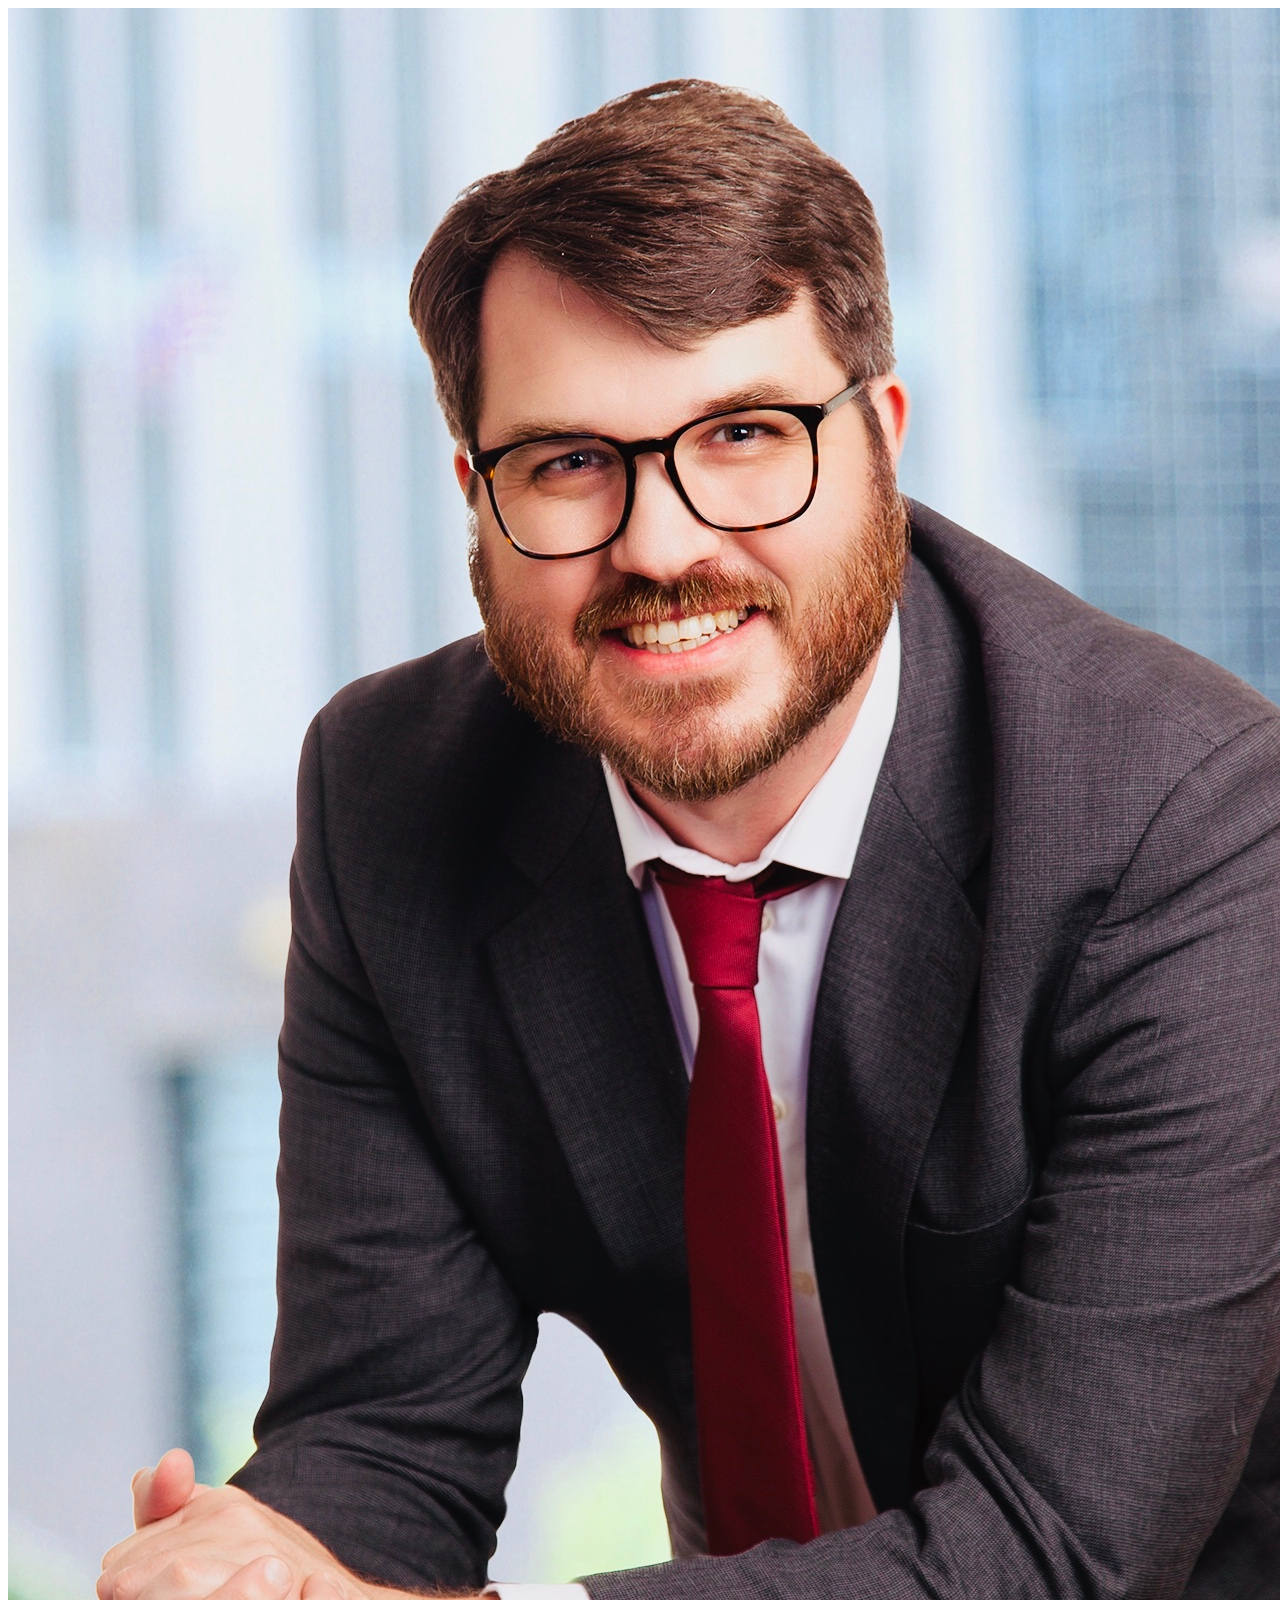
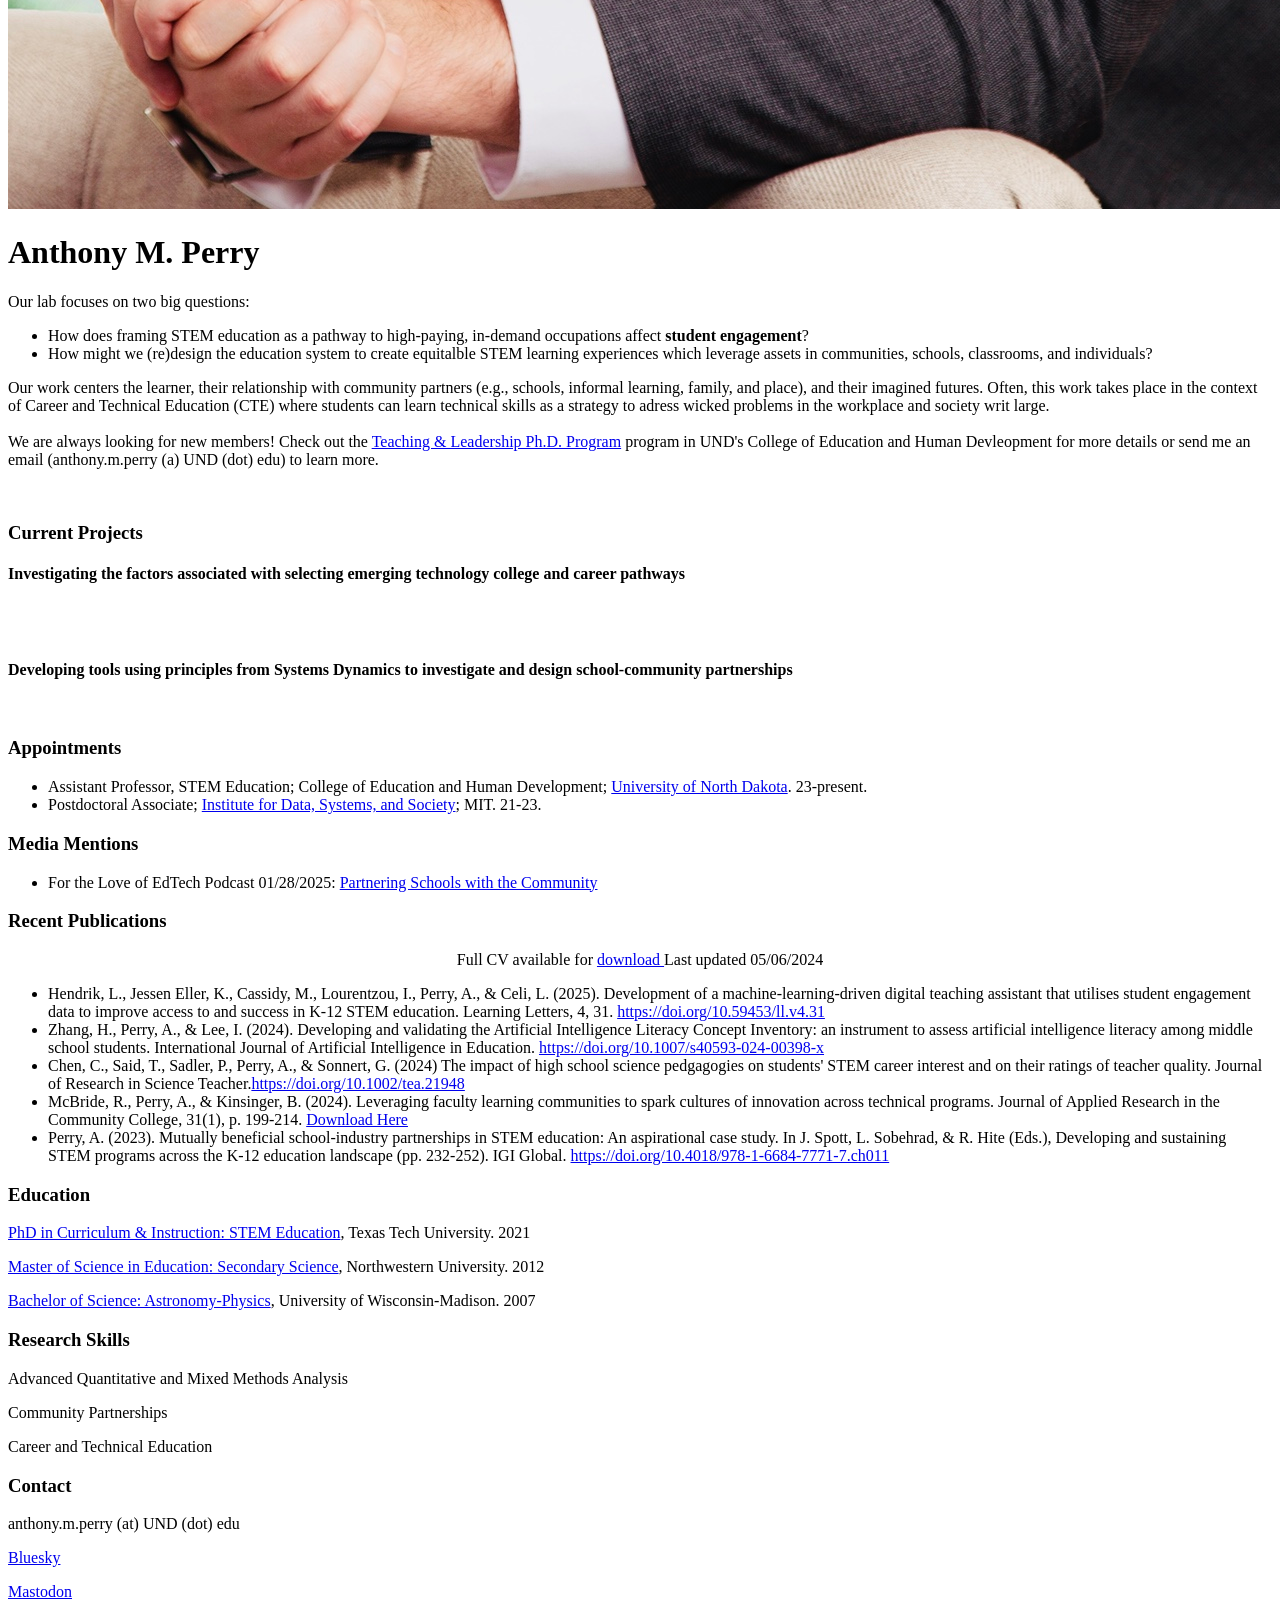
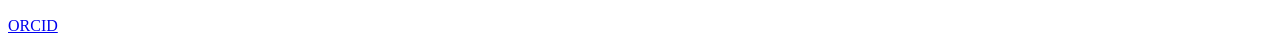
==== ACTEWBL.html @ 36cdbf65 "Add files via upload" ====
<!DOCTYPE html>
<html lang="en"> 
  
  <head>
    <!-- Google tag (gtag.js) -->
<script async src="https://www.googletagmanager.com/gtag/js?id=G-HMVCZ6WWES"></script>
<script>
  window.dataLayer = window.dataLayer || [];
  function gtag(){dataLayer.push(arguments);}
  gtag('js', new Date());

  gtag('config', 'G-HMVCZ6WWES');
</script>
    <meta charset="utf-8" />
    <meta
      name="viewport"
      content="width=device-width, initial-scale=1, shrink-to-fit=no"
    />
    <script type='text/javascript' src='https://d1bxh8uas1mnw7.cloudfront.net/assets/embed.js'></script>


    <meta name="description" content="Personal website for Assistant Professor of STEM Education Anthony M. Perry; University of North Dakota College of Education and Human Development" />

    <title>Anthony M. Perry</title>
    <!-- Google fonts for this template -->
    <link
      href="https://fonts.googleapis.com/css?family=Roboto|Montserrat|Tajawal"
      rel="stylesheet"
    />

    <!-- Custom styles for this template -->
    <link href="style.css" rel="stylesheet" />
  </head>

  <body>
    <div class="content">
      <img class="profile" src="headshot.jpg" alt="headshot of Tony wearing a sport coat, blue shirt, and tie">
      <h1>Anthony M. Perry</h1>
      <section>
      <p> Our lab focuses on two big questions:
        <ul>
          <li>How does framing STEM education as a pathway to high-paying, in-demand occupations affect <b>student engagement</b>? </li>
          <li>How might we (re)design the education system to create equitalble STEM learning experiences which leverage assets in communities, schools, classrooms, and individuals?</li>
        </ul> 
      Our work centers the learner, their relationship with community partners (e.g., schools, informal learning, family, and place), and their imagined futures. Often, this work takes place in the context of Career and Technical Education (CTE) where students can learn technical skills as a strategy to adress wicked problems in the workplace and society writ large. <br><br>We are always looking for new members! Check out the <a href="https://und.edu/programs/teaching-leadership-phd/index.html">Teaching & Leadership Ph.D. Program</a> program in UND's College of Education and Human Devleopment for more details or send me an email (anthony.m.perry (a) UND (dot) edu) to learn more.
         </p>
        <br>
      </section>
     
        <section>
        <h3 class = "header">Current Projects</h3>
        <h4 class ="header">Investigating the factors associated with selecting emerging technology college and career pathways</h4> <br><br>
        <h4 class = "header">Developing tools using principles from Systems Dynamics to investigate and design school-community partnerships</h4>
      </section>
   
      <br>

      <section>
        <h3 class="header">Appointments</h3>
        <ul>
          <li>Assistant Professor, STEM Education; College of Education and Human Development; <a href = "https://und.edu/directory/anthony.m.perry">University of North Dakota</a>. 23-present.</li>
          <li>Postdoctoral Associate; <a href="https://idss.mit.edu/staff/tony-perry/" target="_blank">Institute for Data, Systems, and Society</a>; MIT. 21-23.</li>
        </ul>
      </section>

      <section>
        <h3 class="header">Media Mentions</h3>
        <ul>
          <li>For the Love of EdTech Podcast 01/28/2025: <a href="https://fortheloveofedtech.org/65-partnering-schools-with-the-community/">Partnering Schools with the Community</a></li>
        </ul>
      </section>
      
      <section>
        <h3 class="header">Recent Publications</h3>
        <p align = "center"> Full CV available for <a href ="./240506_Perry-UND-CV_public.pdf"> download </a> Last updated 05/06/2024</p>
        <ul>
          <li>Hendrik, L., Jessen Eller, K., Cassidy, M., Lourentzou, I., <span class="accent">Perry, A.</span>, & Celi, L. (2025). Development of a machine-learning-driven digital teaching assistant that utilises student engagement data to improve access to and success in K-12 STEM education. Learning Letters, 4, 31. <a href=" https://doi.org/10.59453/ll.v4.31">https://doi.org/10.59453/ll.v4.31</a>
          <li>Zhang, H., <span class ="accent">Perry, A.,</span> & Lee, I. (2024). Developing and validating the Artificial Intelligence Literacy Concept Inventory: an instrument to assess artificial intelligence literacy among middle school students. International Journal of Artificial Intelligence in Education. <a href=" https://doi.org/10.1007/s40593-024-00398-x"> https://doi.org/10.1007/s40593-024-00398-x</a></li>
          <li>Chen, C., Said, T., Sadler, P., <span class="accent">Perry, A.</span>, & Sonnert, G. (2024) The impact of high school science pedgagogies on students' STEM career interest and on their ratings of teacher quality. Journal of Research in Science Teacher.<a href="https://doi.org/10.1002/tea.21948">https://doi.org/10.1002/tea.21948</a></li>
          <li> McBride, R., <span class ="accent">Perry, A.</span>, & Kinsinger, B. (2024). Leveraging faculty learning communities to spark cultures of innovation across technical programs. Journal of Applied Research in the Community College, 31(1), p. 199-214. <a href="https://www.ingentaconnect.com/contentone/montezuma/jarcc/2024/00000031/00000001/art00013">Download Here</a>
          <li> <span class ="accent">Perry, A.</span> (2023). Mutually beneficial school-industry partnerships in STEM education: An aspirational case study. In J. Spott, L. Sobehrad, & R. Hite (Eds.), Developing and sustaining STEM programs across the K-12 education landscape (pp. 232-252). IGI Global. <a href="https://doi.org/10.4018/978-1-6684-7771-7.ch011">https://doi.org/10.4018/978-1-6684-7771-7.ch011</a>
        </ul>          
      </section>

      <section>
        <h3 class="header">Education</h3>
        <p><a href="https://www.depts.ttu.edu/education/graduate/curriculum-and-instruction/stem.php">PhD in Curriculum & Instruction: STEM Education</a>, Texas Tech University. 2021</p>
        <p><a href="https://www.sesp.northwestern.edu/msed/index.html">Master of Science in Education: Secondary Science</a>, Northwestern University. 2012</p>   
        <p><a href="https://www.astro.wisc.edu/">Bachelor of Science: Astronomy-Physics</a>, University of Wisconsin-Madison. 2007</p>
      </section>
      
      <section>
        <h3 class="header">Research Skills</h3>
        <p>Advanced Quantitative and Mixed Methods Analysis</p>
        <p>Community Partnerships</p>
        <p>Career and Technical Education</p>
      </section>
      
      <section>
        <h3 class="header">Contact</h3>
        <p>anthony.m.perry (at) UND (dot) edu</p>
        <p><a href="https://bsky.app/profile/anthonymperry.com">Bluesky</a></p>
        <p><a rel="me" href="https://sciences.social/@tonyperry">Mastodon</a></p>
        <p><a href="https://orcid.org/0000-0002-6497-8345">ORCID</a></p>
      </section>  
      
    </div>
  </body>
</html>
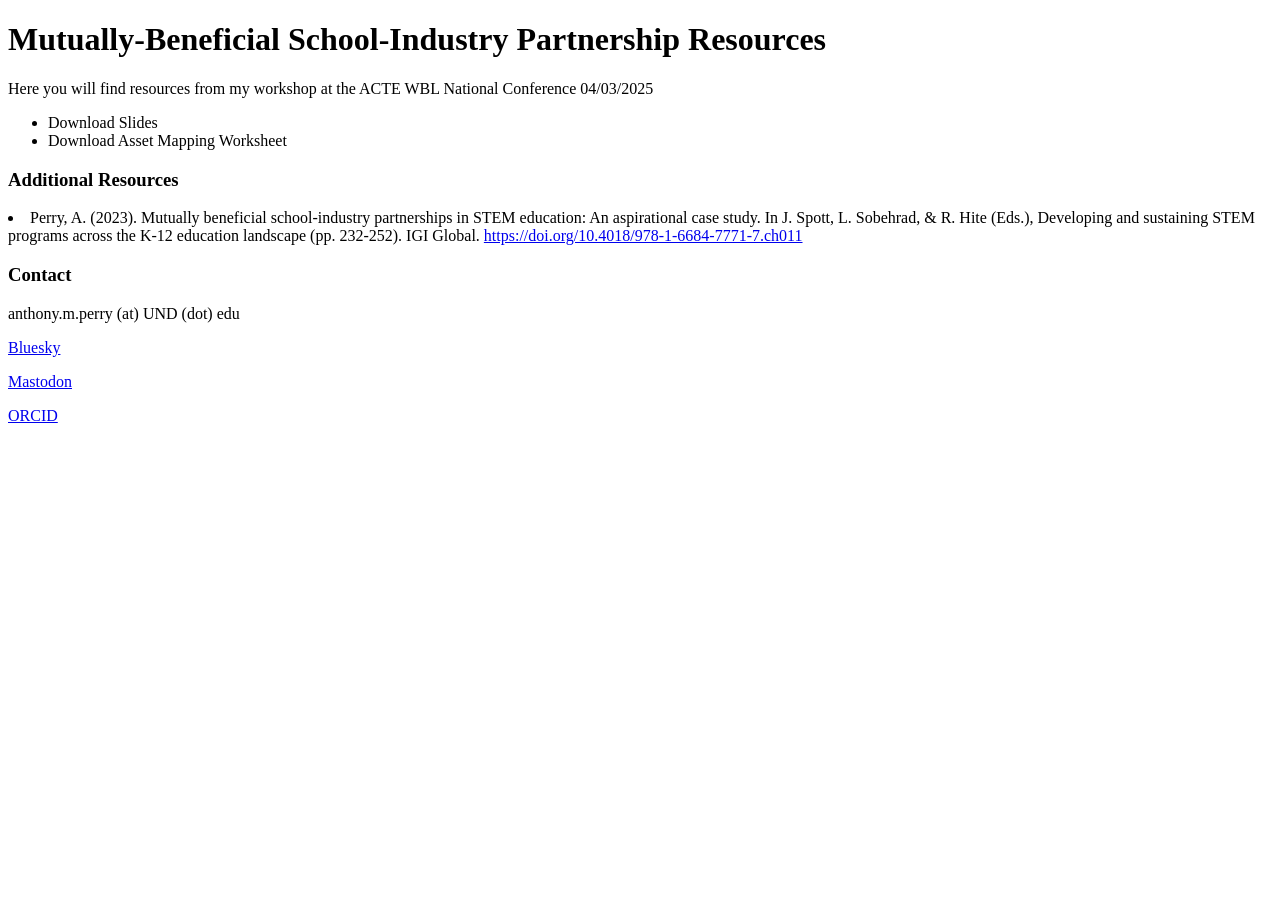
==== commit 12e147ce: "Update ACTEWBL.html" ====
--- a/ACTEWBL.html
+++ b/ACTEWBL.html
@@ -2,14 +2,6 @@
 <html lang="en"> 
   
   <head>
-    <!-- Google tag (gtag.js) -->
-<script async src="https://www.googletagmanager.com/gtag/js?id=G-HMVCZ6WWES"></script>
-<script>
-  window.dataLayer = window.dataLayer || [];
-  function gtag(){dataLayer.push(arguments);}
-  gtag('js', new Date());
-
-  gtag('config', 'G-HMVCZ6WWES');
 </script>
     <meta charset="utf-8" />
     <meta
@@ -19,9 +11,9 @@
     <script type='text/javascript' src='https://d1bxh8uas1mnw7.cloudfront.net/assets/embed.js'></script>
 
 
-    <meta name="description" content="Personal website for Assistant Professor of STEM Education Anthony M. Perry; University of North Dakota College of Education and Human Development" />
+    <meta name="description" content="Files for ACTE WBL Workshop April 2025" />
 
-    <title>Anthony M. Perry</title>
+    <title>WBL Workshop Resources</title>
     <!-- Google fonts for this template -->
     <link
       href="https://fonts.googleapis.com/css?family=Roboto|Montserrat|Tajawal"
@@ -34,67 +26,21 @@
 
   <body>
     <div class="content">
-      <img class="profile" src="headshot.jpg" alt="headshot of Tony wearing a sport coat, blue shirt, and tie">
-      <h1>Anthony M. Perry</h1>
+           <h1>Mutually-Beneficial School-Industry Partnership Resources</h1>
       <section>
-      <p> Our lab focuses on two big questions:
+      <p> Here you will find resources from my workshop at the ACTE WBL National Conference 04/03/2025
         <ul>
-          <li>How does framing STEM education as a pathway to high-paying, in-demand occupations affect <b>student engagement</b>? </li>
-          <li>How might we (re)design the education system to create equitalble STEM learning experiences which leverage assets in communities, schools, classrooms, and individuals?</li>
+          <li>Download Slides </li>
+          <li>Download Asset Mapping Worksheet</li>
         </ul> 
-      Our work centers the learner, their relationship with community partners (e.g., schools, informal learning, family, and place), and their imagined futures. Often, this work takes place in the context of Career and Technical Education (CTE) where students can learn technical skills as a strategy to adress wicked problems in the workplace and society writ large. <br><br>We are always looking for new members! Check out the <a href="https://und.edu/programs/teaching-leadership-phd/index.html">Teaching & Leadership Ph.D. Program</a> program in UND's College of Education and Human Devleopment for more details or send me an email (anthony.m.perry (a) UND (dot) edu) to learn more.
          </p>
-        <br>
       </section>
      
         <section>
-        <h3 class = "header">Current Projects</h3>
-        <h4 class ="header">Investigating the factors associated with selecting emerging technology college and career pathways</h4> <br><br>
-        <h4 class = "header">Developing tools using principles from Systems Dynamics to investigate and design school-community partnerships</h4>
-      </section>
-   
-      <br>
+        <h3 class = "header">Additional Resources</h3>
+ <li> <span class ="accent">Perry, A.</span> (2023). Mutually beneficial school-industry partnerships in STEM education: An aspirational case study. In J. Spott, L. Sobehrad, & R. Hite (Eds.), Developing and sustaining STEM programs across the K-12 education landscape (pp. 232-252). IGI Global. <a href="https://doi.org/10.4018/978-1-6684-7771-7.ch011">https://doi.org/10.4018/978-1-6684-7771-7.ch011</a>
 
-      <section>
-        <h3 class="header">Appointments</h3>
-        <ul>
-          <li>Assistant Professor, STEM Education; College of Education and Human Development; <a href = "https://und.edu/directory/anthony.m.perry">University of North Dakota</a>. 23-present.</li>
-          <li>Postdoctoral Associate; <a href="https://idss.mit.edu/staff/tony-perry/" target="_blank">Institute for Data, Systems, and Society</a>; MIT. 21-23.</li>
-        </ul>
-      </section>
-
-      <section>
-        <h3 class="header">Media Mentions</h3>
-        <ul>
-          <li>For the Love of EdTech Podcast 01/28/2025: <a href="https://fortheloveofedtech.org/65-partnering-schools-with-the-community/">Partnering Schools with the Community</a></li>
-        </ul>
-      </section>
-      
-      <section>
-        <h3 class="header">Recent Publications</h3>
-        <p align = "center"> Full CV available for <a href ="./240506_Perry-UND-CV_public.pdf"> download </a> Last updated 05/06/2024</p>
-        <ul>
-          <li>Hendrik, L., Jessen Eller, K., Cassidy, M., Lourentzou, I., <span class="accent">Perry, A.</span>, & Celi, L. (2025). Development of a machine-learning-driven digital teaching assistant that utilises student engagement data to improve access to and success in K-12 STEM education. Learning Letters, 4, 31. <a href=" https://doi.org/10.59453/ll.v4.31">https://doi.org/10.59453/ll.v4.31</a>
-          <li>Zhang, H., <span class ="accent">Perry, A.,</span> & Lee, I. (2024). Developing and validating the Artificial Intelligence Literacy Concept Inventory: an instrument to assess artificial intelligence literacy among middle school students. International Journal of Artificial Intelligence in Education. <a href=" https://doi.org/10.1007/s40593-024-00398-x"> https://doi.org/10.1007/s40593-024-00398-x</a></li>
-          <li>Chen, C., Said, T., Sadler, P., <span class="accent">Perry, A.</span>, & Sonnert, G. (2024) The impact of high school science pedgagogies on students' STEM career interest and on their ratings of teacher quality. Journal of Research in Science Teacher.<a href="https://doi.org/10.1002/tea.21948">https://doi.org/10.1002/tea.21948</a></li>
-          <li> McBride, R., <span class ="accent">Perry, A.</span>, & Kinsinger, B. (2024). Leveraging faculty learning communities to spark cultures of innovation across technical programs. Journal of Applied Research in the Community College, 31(1), p. 199-214. <a href="https://www.ingentaconnect.com/contentone/montezuma/jarcc/2024/00000031/00000001/art00013">Download Here</a>
-          <li> <span class ="accent">Perry, A.</span> (2023). Mutually beneficial school-industry partnerships in STEM education: An aspirational case study. In J. Spott, L. Sobehrad, & R. Hite (Eds.), Developing and sustaining STEM programs across the K-12 education landscape (pp. 232-252). IGI Global. <a href="https://doi.org/10.4018/978-1-6684-7771-7.ch011">https://doi.org/10.4018/978-1-6684-7771-7.ch011</a>
-        </ul>          
-      </section>
-
-      <section>
-        <h3 class="header">Education</h3>
-        <p><a href="https://www.depts.ttu.edu/education/graduate/curriculum-and-instruction/stem.php">PhD in Curriculum & Instruction: STEM Education</a>, Texas Tech University. 2021</p>
-        <p><a href="https://www.sesp.northwestern.edu/msed/index.html">Master of Science in Education: Secondary Science</a>, Northwestern University. 2012</p>   
-        <p><a href="https://www.astro.wisc.edu/">Bachelor of Science: Astronomy-Physics</a>, University of Wisconsin-Madison. 2007</p>
-      </section>
-      
-      <section>
-        <h3 class="header">Research Skills</h3>
-        <p>Advanced Quantitative and Mixed Methods Analysis</p>
-        <p>Community Partnerships</p>
-        <p>Career and Technical Education</p>
-      </section>
+  
       
       <section>
         <h3 class="header">Contact</h3>
@@ -106,4 +52,4 @@
       
     </div>
   </body>
-</html>+</html>
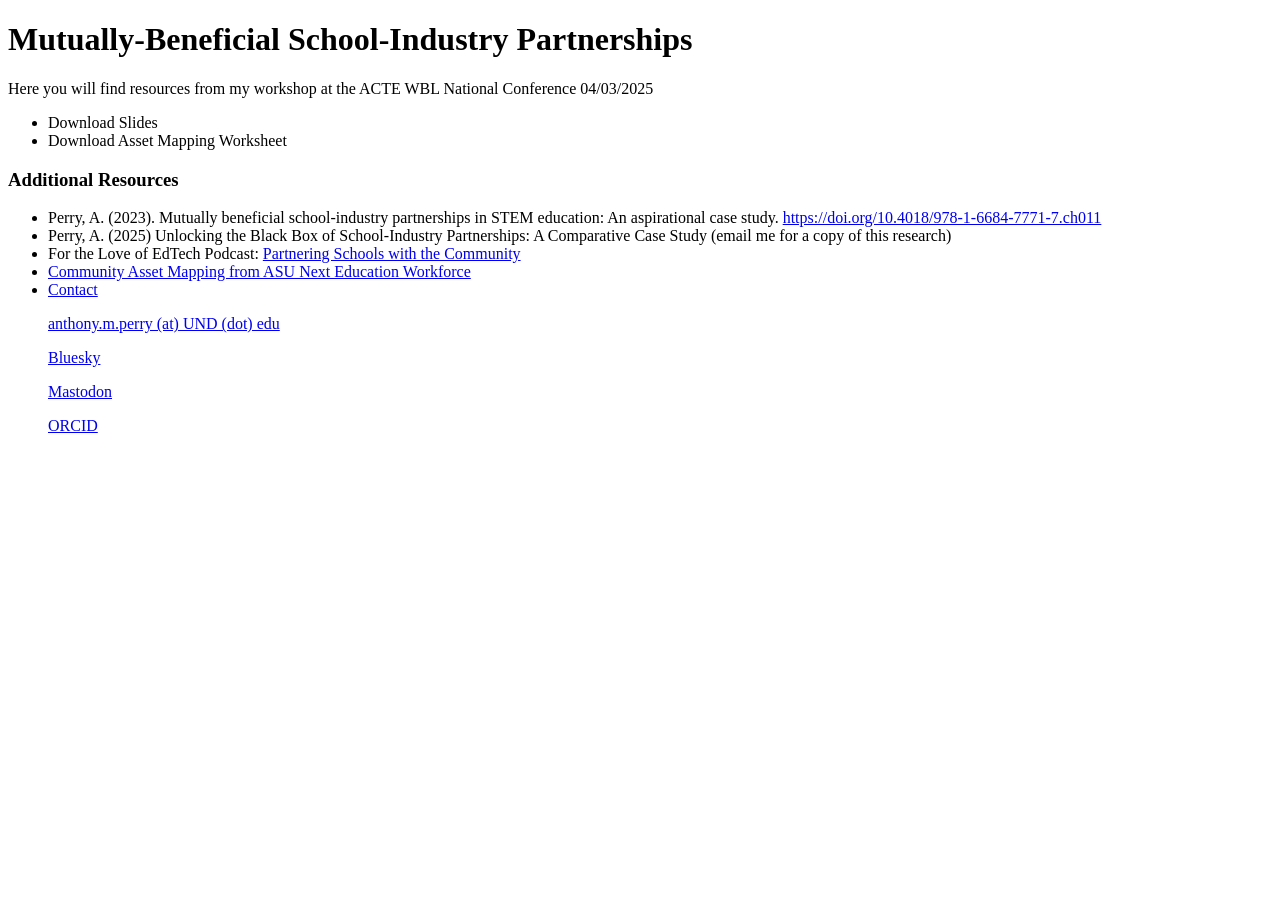
==== commit 3d0e2c6e: "Update ACTEWBL.html" ====
--- a/ACTEWBL.html
+++ b/ACTEWBL.html
@@ -26,7 +26,7 @@
 
   <body>
     <div class="content">
-           <h1>Mutually-Beneficial School-Industry Partnership Resources</h1>
+           <h1>Mutually-Beneficial School-Industry Partnerships</h1>
       <section>
       <p> Here you will find resources from my workshop at the ACTE WBL National Conference 04/03/2025
         <ul>
@@ -38,8 +38,13 @@
      
         <section>
         <h3 class = "header">Additional Resources</h3>
- <li> <span class ="accent">Perry, A.</span> (2023). Mutually beneficial school-industry partnerships in STEM education: An aspirational case study. In J. Spott, L. Sobehrad, & R. Hite (Eds.), Developing and sustaining STEM programs across the K-12 education landscape (pp. 232-252). IGI Global. <a href="https://doi.org/10.4018/978-1-6684-7771-7.ch011">https://doi.org/10.4018/978-1-6684-7771-7.ch011</a>
-
+          <ul>
+             <li> <span class ="accent">Perry, A.</span> (2023). Mutually beneficial school-industry partnerships in STEM education: An aspirational case study. <a href="https://doi.org/10.4018/978-1-6684-7771-7.ch011">https://doi.org/10.4018/978-1-6684-7771-7.ch011</a>
+             <li> <span class ="accent">Perry, A.</span> (2025) Unlocking the Black Box of School-Industry Partnerships: A Comparative Case Study (email me for a copy of this research)</li>
+             <li> For the Love of EdTech Podcast: <a href="https://fortheloveofedtech.org/65-partnering-schools-with-the-community/">Partnering Schools with the Community</a></li>
+             <li><a href="https://workforce.education.asu.edu/resource/community-educator-asset-map/">Community Asset Mapping from ASU Next Education Workforce</a></li>
+             <li><a href="https://www.educationandemployers.org/>Education and Employers</a> resources from the UK</li>
+          </ul>
   
       
       <section>
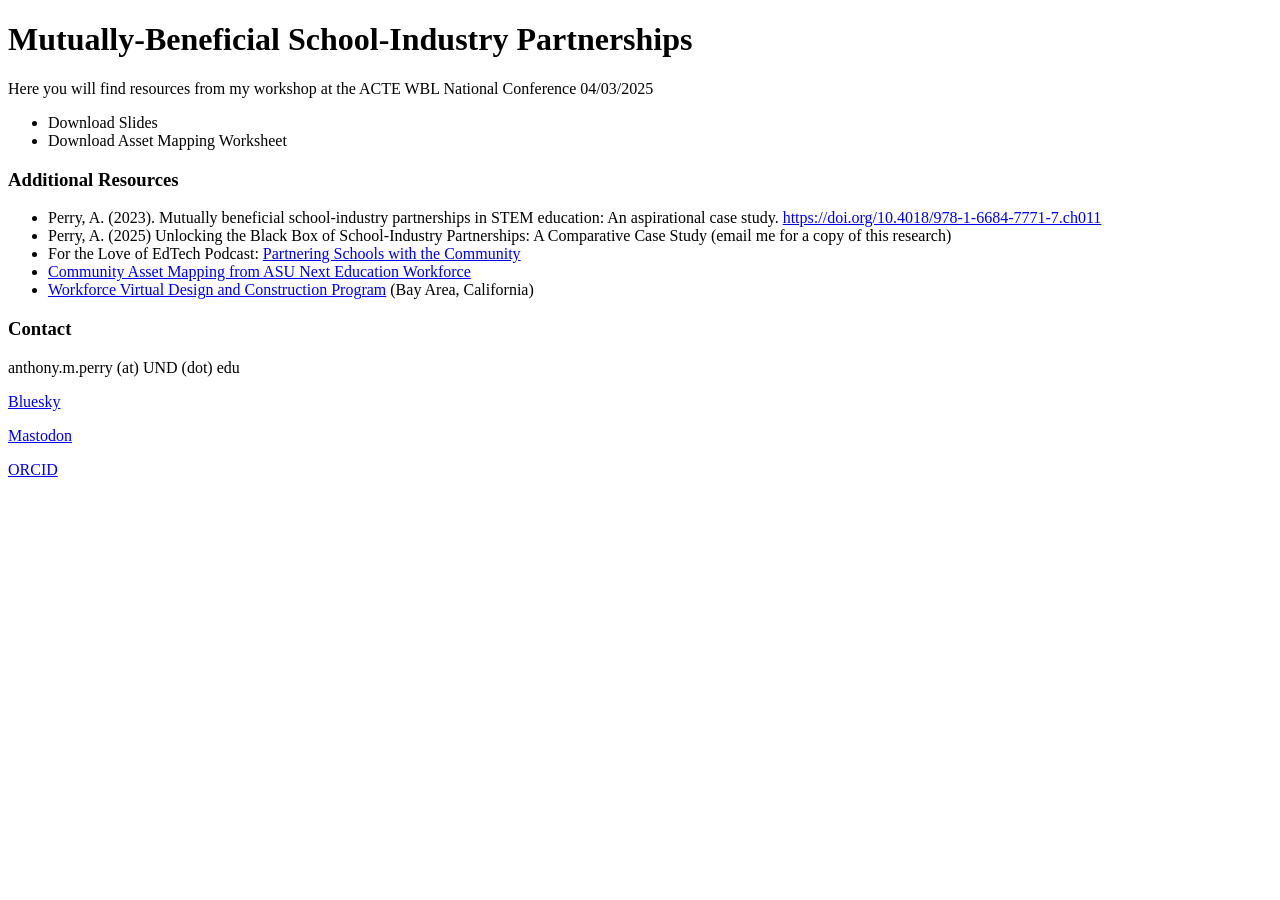
==== commit f2be0c39: "Update ACTEWBL.html" ====
--- a/ACTEWBL.html
+++ b/ACTEWBL.html
@@ -44,7 +44,13 @@
              <li> For the Love of EdTech Podcast: <a href="https://fortheloveofedtech.org/65-partnering-schools-with-the-community/">Partnering Schools with the Community</a></li>
              <li><a href="https://workforce.education.asu.edu/resource/community-educator-asset-map/">Community Asset Mapping from ASU Next Education Workforce</a></li>
              <li><a href="https://www.educationandemployers.org/>Education and Employers</a> resources from the UK</li>
+            <li>Example Program:<a href="https://workforce-vdc.stanford.edu/examples/">Workforce Virtual Design and Construction Program</a> (Bay Area, California)</li>
           </ul>
+        </section> 
+
+          
+        
+              
   
       
       <section>
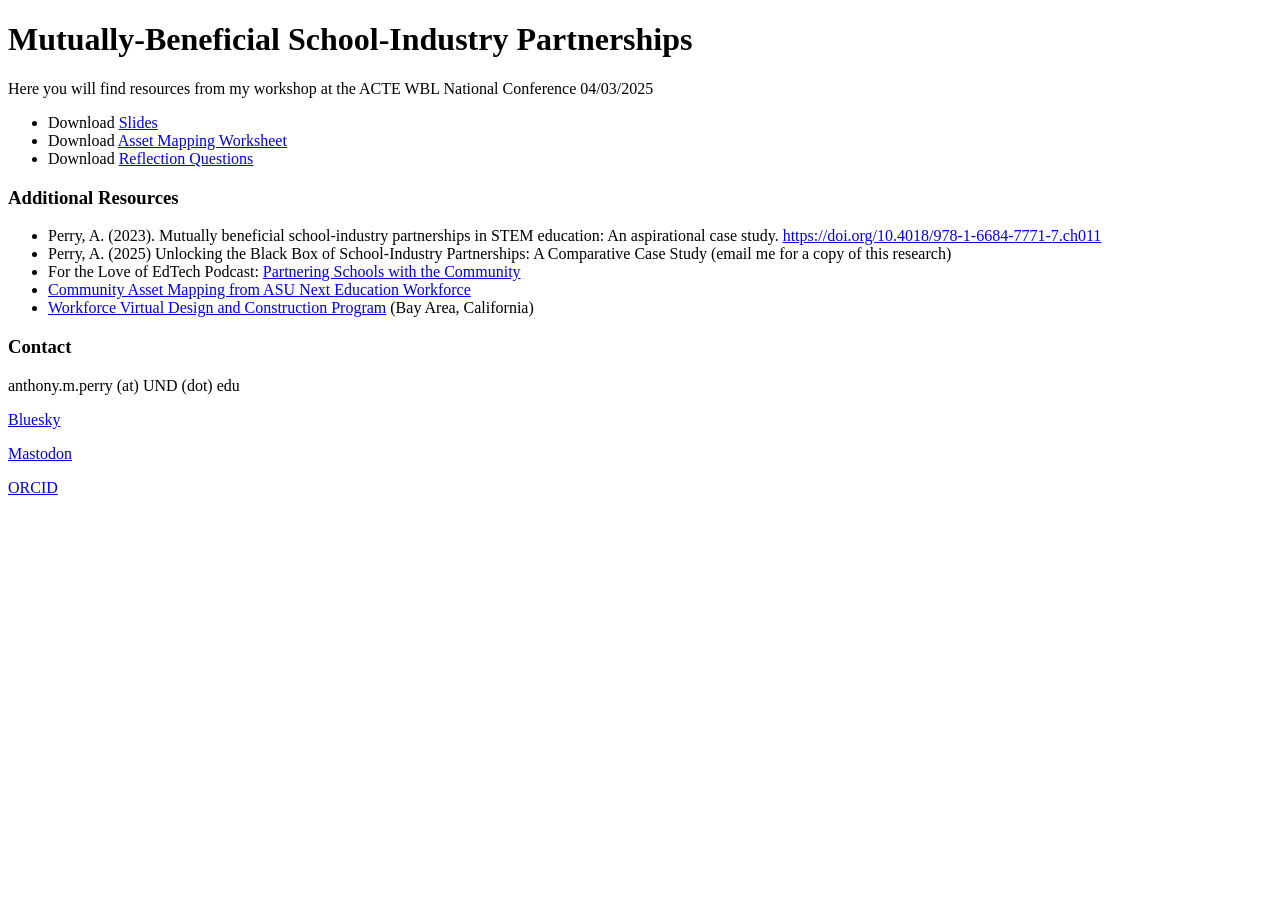
==== commit 9f343616: "Update ACTEWBL.html" ====
--- a/ACTEWBL.html
+++ b/ACTEWBL.html
@@ -30,8 +30,9 @@
       <section>
       <p> Here you will find resources from my workshop at the ACTE WBL National Conference 04/03/2025
         <ul>
-          <li>Download Slides </li>
-          <li>Download Asset Mapping Worksheet</li>
+          <li>Download <a href="./ACTE-WBL-meeting.pdf">Slides</a></li>
+          <li>Download <a href="./Community-educator-asset-map-v1.pdf">Asset Mapping Worksheet</a></li>
+          <li>Download <a href="./partnerships-worsheet.pdf">Reflection Questions</a></li>
         </ul> 
          </p>
       </section>
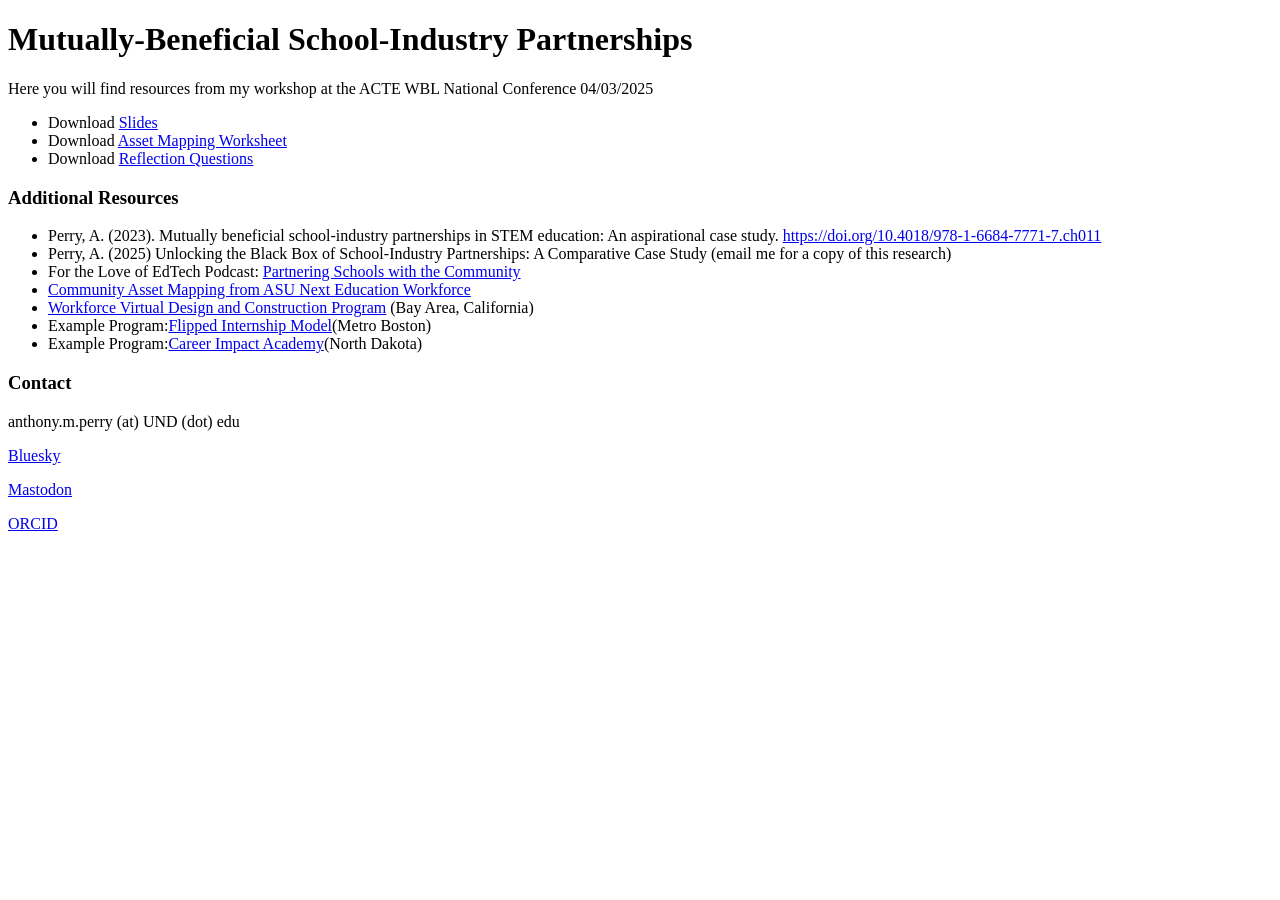
==== commit df8830ff: "Update ACTEWBL.html" ====
--- a/ACTEWBL.html
+++ b/ACTEWBL.html
@@ -46,6 +46,9 @@
              <li><a href="https://workforce.education.asu.edu/resource/community-educator-asset-map/">Community Asset Mapping from ASU Next Education Workforce</a></li>
              <li><a href="https://www.educationandemployers.org/>Education and Employers</a> resources from the UK</li>
             <li>Example Program:<a href="https://workforce-vdc.stanford.edu/examples/">Workforce Virtual Design and Construction Program</a> (Bay Area, California)</li>
+            <li>Example Program:<a href="https://maicp.org/resources/burlington-high-school-flipped-internship-slide-deck/">Flipped Internship Model</a>(Metro Boston)</li>
+            <li>Example Program:<a href="https://cia.gfschools.org/">Career Impact Academy</a>(North Dakota)</li>
+
           </ul>
         </section> 
 
